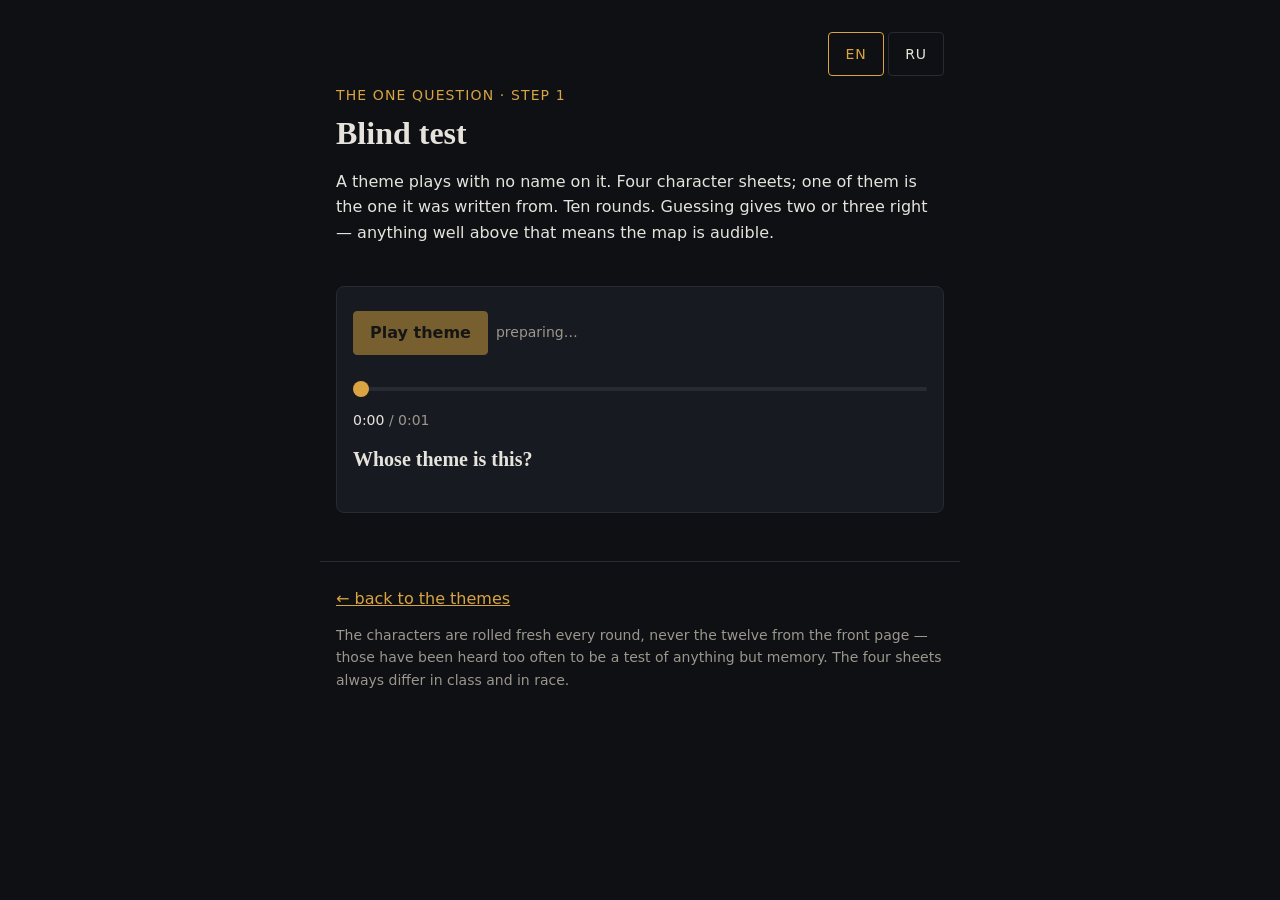
==== blind.html @ 978839cc "Ask the question the prototype was built to answer A theme plays with no name on it, four sheets are" ====
<!doctype html>
<html lang="en">
<head>
<meta charset="utf-8">
<meta name="viewport" content="width=device-width, initial-scale=1">
<title>Leitmotif — blind test</title>
<link rel="stylesheet" href="styles.css">
</head>
<body>

<header class="head">
  <div class="lang" role="group" aria-label="Language">
    <button type="button" data-lang="en" aria-pressed="true">EN</button>
    <button type="button" data-lang="ru" aria-pressed="false">RU</button>
  </div>
  <p class="head__kicker" id="kicker"></p>
  <h1 class="head__title" id="title">Blind test</h1>
  <p class="head__lede" id="lede"></p>
</header>

<main class="list">
  <article class="card" id="quiz">
    <p class="card__sheet" id="progress"></p>

    <div class="card__actions">
      <button class="btn--play" id="play" type="button"></button>
      <span class="ready" id="ready" aria-live="polite"></span>
    </div>

    <div class="transport">
      <input class="seek" id="seek" type="range" min="0" max="100" step="1" value="0"
             aria-label="Position in the theme">
      <p class="time"><span class="time__now">0:00</span> / <span class="time__total">0:00</span></p>
    </div>

    <h2 class="quiz__ask" id="ask"></h2>
    <div class="options" id="options"></div>

    <p class="verdict" id="verdict" aria-live="polite"></p>
    <button id="next" type="button" hidden></button>
  </article>

  <article class="card" id="result" hidden>
    <h2 class="card__name" id="score"></h2>
    <p class="card__blurb" id="breakdown"></p>
    <ul class="tags" id="log"></ul>
    <div class="card__actions">
      <button class="btn--play" id="again" type="button"></button>
    </div>
  </article>
</main>

<footer class="foot">
  <p><a href="index.html" id="back"></a></p>
  <p class="foot__fine" id="fine"></p>
</footer>

<script src="mapping.js"></script>
<script src="music.js"></script>
<script src="render.js"></script>
<script src="player.js"></script>
<script src="characters.js"></script>
<script src="i18n.js"></script>
<script src="labels.js"></script>
<script src="blind.js"></script>
</body>
</html>
---- styles.css ----
/* One style, two fonts, a 4px spacing scale and a fixed type scale.
   Dark because the thing is meant to be opened at a table in the evening. */

:root {
  --bg:      #0e1014;
  --panel:   #171a20;
  --line:    #262b34;
  --text:    #e6e3dd;   /* 15.3:1 on --bg */
  --muted:   #9c968c;   /*  7.1:1 on --bg */
  --accent:  #d9a441;
  --accent-soft: rgba(217, 164, 65, 0.14);

  --sans: system-ui, -apple-system, 'Segoe UI', Roboto, Helvetica, Arial, sans-serif;
  --serif: Georgia, 'Iowan Old Style', 'Times New Roman', serif;
}

* { box-sizing: border-box; }

html, body { margin: 0; padding: 0; }

body {
  background: var(--bg);
  color: var(--text);
  font-family: var(--sans);
  font-size: 16px;
  line-height: 1.6;
  -webkit-font-smoothing: antialiased;
}

/* ------------------------------------------------------------------ head */

.head, .list, .foot {
  max-width: 640px;          /* ~66 characters at this size */
  margin: 0 auto;
  padding: 0 16px;
}

.head { padding-top: 32px; padding-bottom: 24px; }

.head__kicker {
  margin: 0 0 8px;
  font-size: 14px;
  letter-spacing: 0.08em;
  text-transform: uppercase;
  color: var(--accent);
}

.head__title {
  margin: 0 0 16px;
  font-family: var(--serif);
  font-size: 32px;
  line-height: 1.2;
  font-weight: 600;
}

.head__lede { margin: 0 0 16px; }
.head__lede strong { color: var(--accent); font-weight: 600; }

.head__note {
  margin: 0;
  font-size: 14px;
  color: var(--muted);
}

/* ------------------------------------------------------------------ card */

.list { padding-bottom: 32px; }

.card {
  background: var(--panel);
  border: 1px solid var(--line);
  border-radius: 8px;
  padding: 16px;
  margin-bottom: 16px;
  transition: border-color 220ms ease, background-color 220ms ease;
}

.card.is-playing {
  border-color: var(--accent);
  background: linear-gradient(var(--accent-soft), var(--accent-soft)), var(--panel);
}

.card__name {
  margin: 0 0 4px;
  font-family: var(--serif);
  font-size: 20px;
  line-height: 1.3;
  font-weight: 600;
}

.card__sheet {
  margin: 0 0 8px;
  font-size: 14px;
  color: var(--accent);
}

.card__blurb {
  margin: 0 0 12px;
  font-size: 16px;
  color: var(--muted);
}

.tags {
  display: flex;
  flex-wrap: wrap;
  gap: 4px;
  margin: 0 0 16px;
  padding: 0;
  list-style: none;
}

.tags li {
  font-size: 14px;
  line-height: 1.4;
  color: var(--muted);
  border: 1px solid var(--line);
  border-radius: 4px;
  padding: 4px 8px;
}

.card__actions {
  display: flex;
  flex-wrap: wrap;
  gap: 8px;
  align-items: center;
}

button {
  font-family: var(--sans);
  font-size: 16px;
  line-height: 1.2;
  min-height: 44px;
  padding: 8px 16px;
  border-radius: 4px;
  border: 1px solid var(--line);
  background: transparent;
  color: var(--text);
  cursor: pointer;
  transition: background-color 180ms ease, border-color 180ms ease, color 180ms ease;
}

button:hover { border-color: var(--accent); color: var(--accent); }
button:focus-visible { outline: 2px solid var(--accent); outline-offset: 2px; }
button:disabled { opacity: 0.5; cursor: default; }
button:disabled:hover { border-color: var(--line); color: var(--text); }

.btn--play {
  background: var(--accent);
  border-color: var(--accent);
  color: #14110a;
  font-weight: 600;
  min-width: 128px;
}
.btn--play:hover { background: #eab74f; border-color: #eab74f; color: #14110a; }

.card__why {
  margin: 12px 0 0;
  font-size: 14px;
  color: var(--muted);
  border-top: 1px solid var(--line);
  padding-top: 12px;
}

.card__why b { color: var(--text); font-weight: 600; }

/* ------------------------------------------------------------- transport */

/* The whole length of a theme, and a head that can be put anywhere in it. The
   strip is 44px tall so it can be grabbed with a thumb; the line inside it is
   4px, because that is all it needs to be seen. */
.transport { margin-top: 12px; }

.seek {
  --played: 0%;
  -webkit-appearance: none;
  appearance: none;
  display: block;
  width: 100%;
  height: 44px;
  margin: 0;
  padding: 0;
  background: transparent;
  cursor: pointer;
}

.seek:focus { outline: none; }
.seek:focus-visible {
  outline: 2px solid var(--accent);
  outline-offset: 2px;
  border-radius: 4px;
}

/* the two engines need the same track written twice */
.seek::-webkit-slider-runnable-track {
  height: 4px;
  border-radius: 2px;
  background: linear-gradient(to right,
    var(--accent) var(--played), var(--line) var(--played));
}
.seek::-moz-range-track {
  height: 4px;
  border-radius: 2px;
  background: linear-gradient(to right,
    var(--accent) var(--played), var(--line) var(--played));
}

.seek::-webkit-slider-thumb {
  -webkit-appearance: none;
  appearance: none;
  width: 16px;
  height: 16px;
  margin-top: -6px;          /* centres the 16px thumb on the 4px track */
  border: none;
  border-radius: 50%;
  background: var(--accent);
}
.seek::-moz-range-thumb {
  width: 16px;
  height: 16px;
  border: none;
  border-radius: 50%;
  background: var(--accent);
}

.time {
  margin: 0;
  font-size: 14px;
  line-height: 1.4;
  color: var(--muted);
  font-variant-numeric: tabular-nums;   /* the digits stop jittering */
}
.time__now { color: var(--text); }

/* ------------------------------------------------------------------ foot */

.foot {
  border-top: 1px solid var(--line);
  padding-top: 24px;
  padding-bottom: 32px;
  color: var(--muted);
}

.foot__title {
  margin: 0 0 12px;
  font-family: var(--serif);
  font-size: 20px;
  line-height: 1.3;
  color: var(--text);
  font-weight: 600;
}

.foot p { margin: 0 0 12px; }
.foot strong { color: var(--text); font-weight: 600; }

@media (prefers-reduced-motion: reduce) {
  * { transition-duration: 1ms !important; }
}

/* the race's bar of rhythm, drawn under each card */
.card__why .beat {
  font-family: var(--serif);
  letter-spacing: 0.14em;
  color: var(--accent);
}

/* language switch, top right of the header */
.lang {
  display: flex;
  gap: 4px;
  justify-content: flex-end;
  margin-bottom: 8px;
}
.lang button {
  min-height: 44px;
  min-width: 56px;
  padding: 8px 12px;
  font-size: 14px;
  letter-spacing: 0.06em;
}
.lang button[aria-pressed="true"] {
  border-color: var(--accent);
  color: var(--accent);
}

.foot__fine {
  margin: 16px 0 0;
  font-size: 14px;
}
.foot__fine a { color: var(--accent); }

/* the way in to the workbench. A link, not a button: it leaves the page, and
   the only thing on the header that leaves the page should not look like the
   things that play a theme. 44px of height so a thumb can hit it. */
.head__bench {
  margin: 12px 0 0;
  font-size: 14px;
}
.head__bench a {
  display: inline-flex;
  align-items: center;
  min-height: 44px;
  color: var(--accent);
}

/* ------------------------------------------------------- the A/B workbench */

.pick {
  display: flex;
  flex-wrap: wrap;
  align-items: center;
  gap: 8px;
  margin-bottom: 16px;
}

.pick__label {
  font-size: 14px;
  color: var(--muted);
}

.pick__select {
  flex: 1 1 180px;
  min-height: 44px;
  padding: 8px 12px;
  font-family: var(--sans);
  font-size: 16px;
  color: var(--text);
  background: var(--bg);
  border: 1px solid var(--line);
  border-radius: 4px;
}
.pick__select:focus-visible { outline: 2px solid var(--accent); outline-offset: 2px; }

.versions {
  display: flex;
  flex-wrap: wrap;
  gap: 8px;
  margin-bottom: 12px;
}

.version[aria-pressed="true"] {
  border-color: var(--accent);
  color: var(--accent);
  background: var(--accent-soft);
}

/* a listening aid, not a candidate: dashed, so it does not read as one of the
   things being chosen between */
.version--aid { border-style: dashed; }

.ready {
  font-size: 14px;
  color: var(--muted);
}

/* where the versions part company, drawn over the timeline. One column per
   frame, its opacity the size of the difference — solid where the edit is
   plainly audible, faint where it is barely there, nothing where the versions
   are identical. Without it the page invites a verdict on a stretch that is the
   same in all of them. */
.diffmap {
  display: flex;
  gap: 0;
  height: 10px;
  margin-bottom: 4px;
  border-radius: 2px;
  overflow: hidden;
  background: var(--line);
}
.diffmap span {
  flex: 1 1 0;
  background: var(--accent);
}

.diffnote {
  margin: 4px 0 0;
  font-size: 14px;
  line-height: 1.5;
  color: var(--muted);
}

.foot a { color: var(--accent); }

/* ------------------------------------------------------------ blind test */

.quiz__ask {
  margin: 16px 0 12px;
  font-family: var(--serif);
  font-size: 20px;
  line-height: 1.3;
  font-weight: 600;
}

.options {
  display: flex;
  flex-direction: column;
  gap: 8px;
}

/* a whole sheet is the tap target, not a radio button beside it */
.option {
  display: flex;
  flex-direction: column;
  gap: 4px;
  width: 100%;
  min-height: 44px;
  padding: 12px;
  text-align: left;
  line-height: 1.5;
}

.option__line { color: var(--text); font-size: 16px; }
.option__tags { color: var(--muted); font-size: 14px; }

.option--right {
  border-color: var(--accent);
  background: var(--accent-soft);
}
.option--right .option__line { color: var(--accent); }

/* wrong is marked by being struck through rather than by colour alone, so it
   still reads without relying on hue */
.option--wrong .option__line { text-decoration: line-through; }

.option:disabled { opacity: 1; }                 /* revealed, not unavailable */
.option:disabled:not(.option--right):not(.option--wrong) { opacity: 0.45; }

.verdict {
  margin: 12px 0 0;
  font-size: 16px;
  line-height: 1.5;
}
.verdict--right { color: var(--accent); }
.verdict--wrong { color: var(--muted); }

#next { margin-top: 12px; width: 100%; }

.tag--right { border-color: var(--accent); color: var(--accent); }
.tag--wrong { text-decoration: line-through; }

/* the way in to the blind test, alongside the workbench link */
.head__bench + .head__bench { margin-top: 0; }

/* roll button, and the cards it produces */
.btn--roll {
  margin-top: 16px;
  width: 100%;
  border-color: var(--accent);
  color: var(--accent);
}
.btn--roll:hover { background: var(--accent-soft); }

.card--rolled { border-color: var(--accent); }
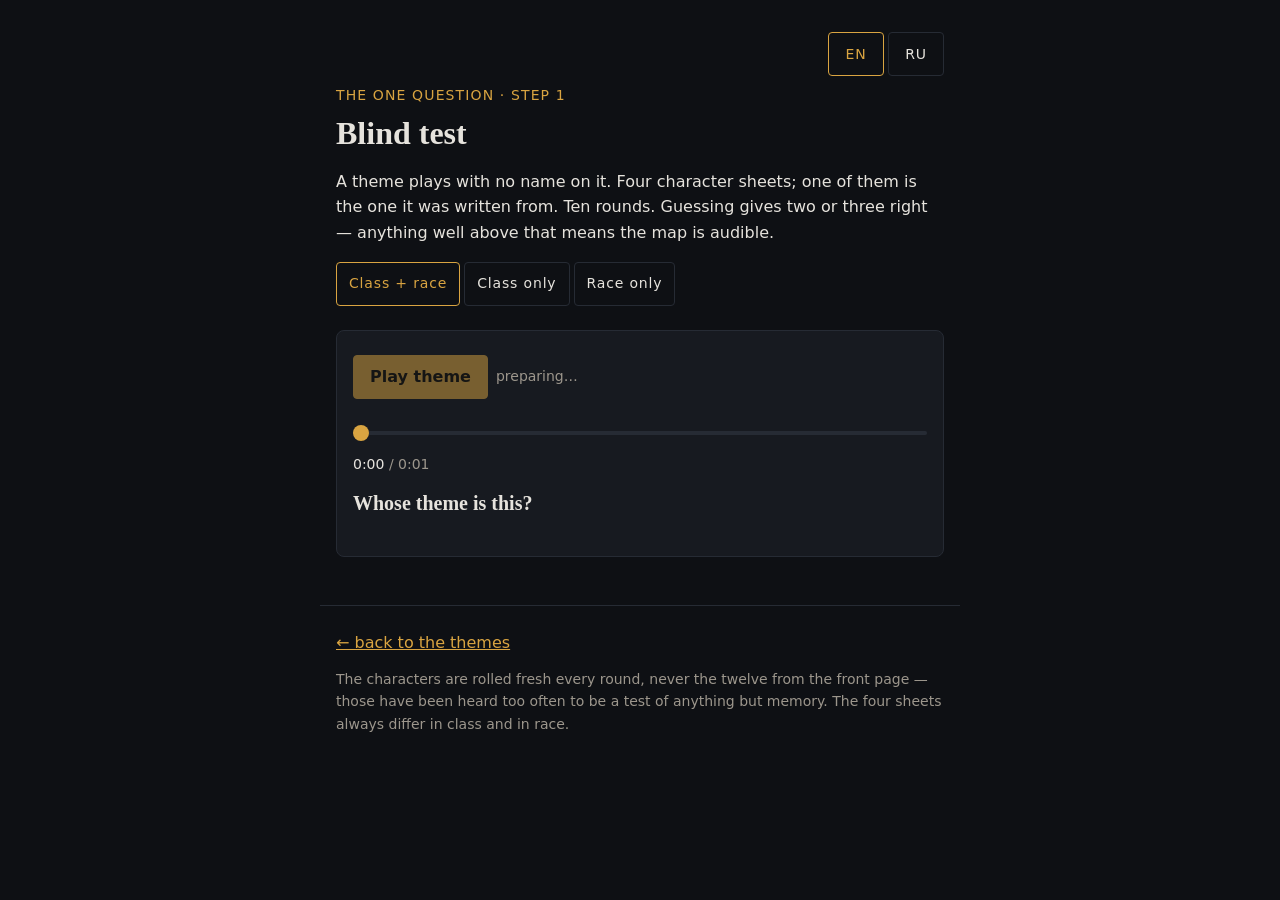
==== commit b7f67153: "Ask the two halves of the map separately" ====
--- a/blind.html
+++ b/blind.html
@@ -16,6 +16,11 @@
   <p class="head__kicker" id="kicker"></p>
   <h1 class="head__title" id="title">Blind test</h1>
   <p class="head__lede" id="lede"></p>
+  <div class="mode" id="mode" role="group" aria-label="What the round varies">
+    <button type="button" data-mode="both" aria-pressed="true"></button>
+    <button type="button" data-mode="class" aria-pressed="false"></button>
+    <button type="button" data-mode="race" aria-pressed="false"></button>
+  </div>
 </header>
 
 <main class="list">
@@ -43,6 +48,7 @@
   <article class="card" id="result" hidden>
     <h2 class="card__name" id="score"></h2>
     <p class="card__blurb" id="breakdown"></p>
+    <p class="card__why" id="running"></p>
     <ul class="tags" id="log"></ul>
     <div class="card__actions">
       <button class="btn--play" id="again" type="button"></button>
--- a/styles.css
+++ b/styles.css
@@ -270,16 +270,30 @@
   justify-content: flex-end;
   margin-bottom: 8px;
 }
-.lang button {
+.lang button,
+.mode button {
   min-height: 44px;
   min-width: 56px;
   padding: 8px 12px;
   font-size: 14px;
   letter-spacing: 0.06em;
 }
-.lang button[aria-pressed="true"] {
-  border-color: var(--accent);
-  color: var(--accent);
+.lang button[aria-pressed="true"],
+.mode button[aria-pressed="true"] {
+  border-color: var(--accent);
+  color: var(--accent);
+}
+
+/* What a round varies. It sits with the lede rather than beside the language
+   switch, because it changes what the score means and not how the page reads.
+   It carries its own class rather than borrowing .lang: the language switch
+   sets aria-pressed on every `.lang button` it can find, and a shared class had
+   it quietly unpressing the mode. Wraps at 390px instead of scrolling. */
+.mode {
+  display: flex;
+  gap: 4px;
+  flex-wrap: wrap;
+  margin: 16px 0 0;
 }
 
 .foot__fine {
